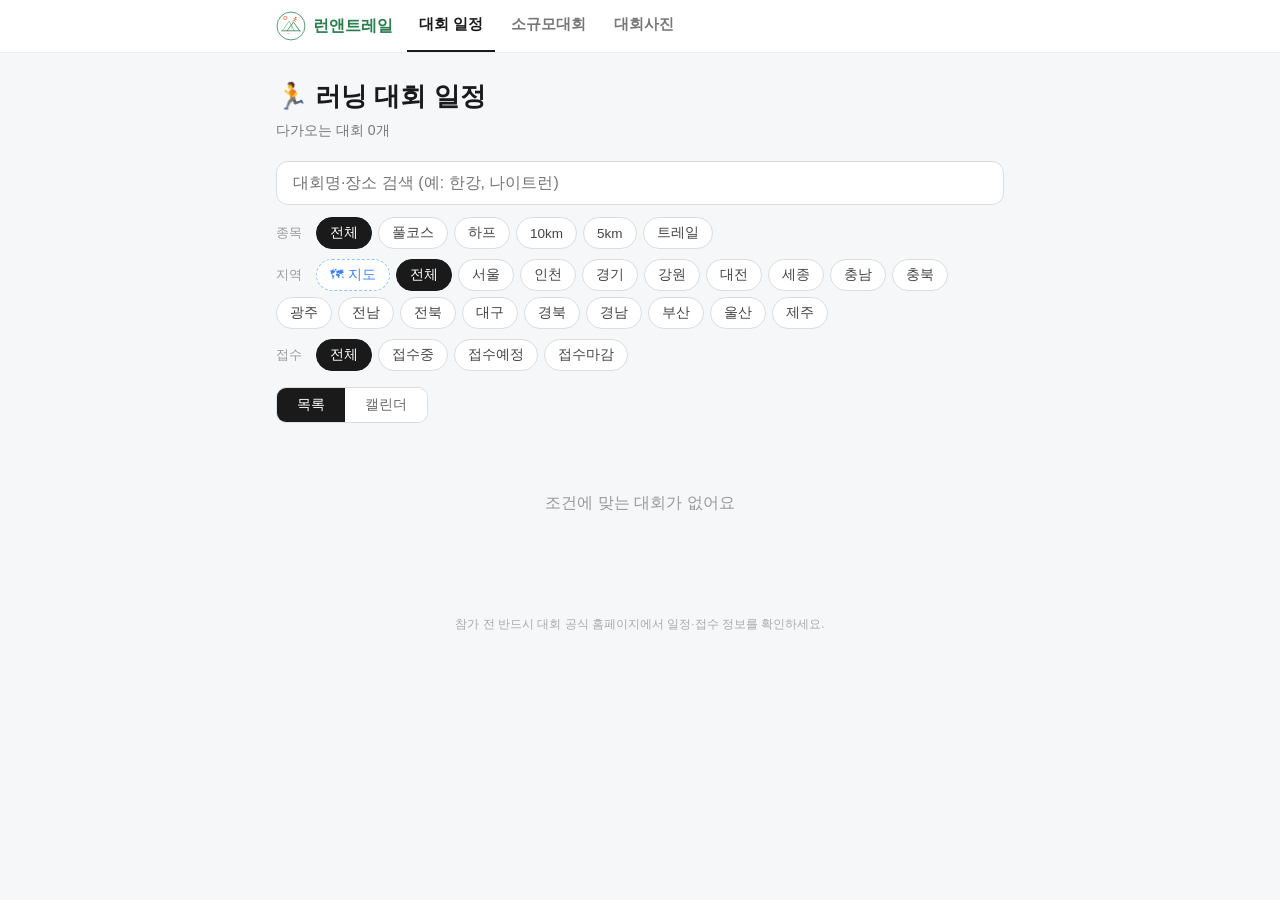
==== index.html @ 75c73c19 "구글 서치콘솔 소유확인 메타태그 추가 Co-Authored-By: Claude Fable 5 <noreply@anthropic.com>" ====
<!DOCTYPE html>
<html lang="ko">
<head>
<meta charset="UTF-8">
<meta name="viewport" content="width=device-width, initial-scale=1.0">
<title>러닝 대회 일정 - 전국 마라톤·트레일런 캘린더 | 런앤트레일</title>
<meta name="google-site-verification" content="PNMJBPOeFf8aZIjLEro5kUkQXVMosPoVfnxa53Ug0b0" />
<meta name="naver-site-verification" content="7d81ae74b95048905c6a68c4bb56914bd1641936" />
<meta name="description" content="전국 러닝 대회 일정을 한눈에! 마라톤·하프·10km·트레일런 일정, 접수중인 대회 확인, 지역별 지도·캘린더 보기. 매일 자동 업데이트되는 러닝 대회 캘린더.">
<link rel="canonical" href="https://www.runandtrail.kr/">
<meta property="og:type" content="website">
<meta property="og:site_name" content="런앤트레일">
<meta property="og:title" content="러닝 대회 일정 - 전국 마라톤·트레일런 캘린더 | 런앤트레일">
<meta property="og:description" content="전국 러닝 대회 일정을 한눈에! 마라톤·하프·10km·트레일런 일정, 접수중인 대회 확인, 지역별 지도·캘린더 보기. 매일 자동 업데이트되는 러닝 대회 캘린더.">
<meta property="og:url" content="https://www.runandtrail.kr/">
<meta property="og:image" content="https://www.runandtrail.kr/assets/og-image.png">
<meta property="og:image:width" content="1200">
<meta property="og:image:height" content="630">
<meta name="twitter:card" content="summary_large_image">
<script type="application/ld+json">
{"@context":"https://schema.org","@type":"WebSite","name":"런앤트레일","alternateName":"Run and Trail","url":"https://www.runandtrail.kr/","description":"전국 러닝 대회 일정과 소규모대회, 대회사진을 모아 보여주는 러닝 정보 사이트"}
</script>
<link rel="icon" type="image/svg+xml" href="assets/logo.svg">
<link rel="stylesheet" href="assets/site.css">
</head>
<body>
<nav class="topnav">
  <div class="inner">
    <span class="brand" id="brand"><img src="assets/logo.svg" alt="런앤트레일 로고">런앤트레일</span>
    <a href="index.html" class="active">대회 일정</a>
    <a href="small.html">소규모대회</a>
    <a href="photos.html">대회사진</a>
  </div>
</nav>
<div class="wrap">
  <header>
    <h1>🏃 러닝 대회 일정</h1>
    <p id="subtitle">불러오는 중...</p>
  </header>

  <input class="search" id="search" type="search" placeholder="대회명·장소 검색 (예: 한강, 나이트런)">
  <div class="chips" id="event-chips"><span class="label">종목</span></div>
  <div class="chips" id="region-chips"><span class="label">지역</span><button class="chip map-toggle" id="map-toggle">🗺 지도</button></div>
  <div class="map-panel" id="map-panel"></div>
  <div class="chips" id="status-chips"><span class="label">접수</span></div>

  <div class="view-toggle">
    <button id="btn-list" class="on">목록</button>
    <button id="btn-cal">캘린더</button>
  </div>

  <div id="list-view"></div>
  <div id="cal-view" style="display:none">
    <div class="cal-nav">
      <button id="cal-prev">‹</button><h2 id="cal-title"></h2><button id="cal-next">›</button>
    </div>
    <div class="cal-grid" id="cal-grid"></div>
  </div>

  <footer>참가 전 반드시 대회 공식 홈페이지에서 일정·접수 정보를 확인하세요.</footer>
</div>

<div class="modal-bg" id="modal-bg">
  <div class="modal" id="modal"></div>
</div>

<script>
const EVENT_FILTERS = [
  { key: "all", label: "전체", test: () => true },
  { key: "full", label: "풀코스", test: e => /풀|42/.test(e) },
  { key: "half", label: "하프", test: e => /하프|21/.test(e) },
  { key: "10k", label: "10km", test: e => /10\s*k/i.test(e) },
  { key: "5k", label: "5km", test: e => /5\s*k/i.test(e) },
  { key: "trail", label: "트레일", test: (e, name) => /트레일|trail/i.test(e + name) },
];
const DOW = ["일","월","화","수","목","금","토"];
const REGIONS = ["서울","인천","경기","강원","대전","세종","충남","충북","광주","전남","전북","대구","경북","경남","부산","울산","제주"];
let races = [], statusFilter = "all", query = "";
const eventSel = new Set(), regionSel = new Set(); // 비어 있으면 "전체"
let calYear, calMonth; // 캘린더가 보여주는 연/월
const today = new Date(); today.setHours(0,0,0,0);

const esc = s => String(s ?? "").replace(/[&<>"']/g, c => ({"&":"&amp;","<":"&lt;",">":"&gt;",'"':"&quot;","'":"&#39;"}[c]));

function dday(dateStr) {
  const d = Math.round((new Date(dateStr) - today) / 86400000);
  return d === 0 ? "D-DAY" : d > 0 ? `D-${d}` : null;
}

function regStatus(r) {
  if (!r.reg_start && !r.reg_end) return null;
  const s = r.reg_start ? new Date(r.reg_start) : null;
  const e = r.reg_end ? new Date(r.reg_end) : null;
  if (s && today < s) return { cls: "upcoming", label: "접수예정" };
  if (e && today > e) return { cls: "closed", label: "접수마감" };
  return { cls: "open", label: "접수중" };
}

function filtered() {
  const q = query.toLowerCase();
  const eventTests = [...eventSel].map(k => EVENT_FILTERS.find(f => f.key === k).test);
  return races.filter(r =>
    new Date(r.date) >= today &&
    (!eventTests.length || eventTests.some(t => t(r.events, r.name))) &&
    (!regionSel.size || regionSel.has(r.region)) &&
    (statusFilter === "all" || regStatus(r)?.cls === statusFilter) &&
    (!q || (r.name + r.location + r.events + (r.region || "")).toLowerCase().includes(q))
  );
}

function render() {
  const shown = filtered();
  document.getElementById("subtitle").textContent = `다가오는 대회 ${shown.length}개`;
  renderList(shown);
  renderCalendar(shown);
}

function renderList(shown) {
  const byMonth = {};
  for (const r of shown) (byMonth[r.date.slice(0, 7)] ||= []).push(r);
  const list = document.getElementById("list-view");
  if (!shown.length) { list.innerHTML = '<div class="empty">조건에 맞는 대회가 없어요</div>'; return; }
  list.innerHTML = Object.entries(byMonth).map(([month, items]) => {
    const [y, m] = month.split("-");
    return `<div class="month-title">${y}년 ${+m}월 <span class="cnt">${items.length}개</span></div>` +
      items.map(r => {
        const d = new Date(r.date), dow = d.getDay(), dd = dday(r.date), st = regStatus(r);
        return `<div class="card" data-id="${esc(r.id)}">
          <div class="date-box">
            <div class="day">${d.getDate()}</div>
            <div class="dow ${dow===6?"sat":dow===0?"sun":""}">${DOW[dow]}요일</div>
            ${dd ? `<div class="dday ${dd==="D-DAY"||parseInt(dd.slice(2))<=7?"soon":""}">${dd}</div>` : ""}
          </div>
          <div class="info">
            <div class="name">${esc(r.name)}${st ? `<span class="badge ${st.cls}">${st.label}</span>` : ""}</div>
            <div class="meta">${r.region ? `<span class="region-tag">${esc(r.region)}</span> · ` : ""}📍 ${esc(r.location)}${r.organizer ? ` · ${esc(r.organizer)}` : ""}</div>
            <div class="tags">${r.events.split(/[,/]/).map(e => e.trim()).filter(Boolean).slice(0,6).map(e => `<span class="tag">${esc(e)}</span>`).join("")}</div>
          </div>
        </div>`;
      }).join("");
  }).join("");
}

function renderCalendar(shown) {
  document.getElementById("cal-title").textContent = `${calYear}년 ${calMonth + 1}월`;
  const first = new Date(calYear, calMonth, 1);
  const daysInMonth = new Date(calYear, calMonth + 1, 0).getDate();
  const byDay = {};
  for (const r of shown) {
    const d = new Date(r.date);
    if (d.getFullYear() === calYear && d.getMonth() === calMonth) (byDay[d.getDate()] ||= []).push(r);
  }
  let html = DOW.map((d, i) => `<div class="cal-head ${i===0?"sun":i===6?"sat":""}">${d}</div>`).join("");
  for (let i = 0; i < first.getDay(); i++) html += '<div class="cal-cell out"></div>';
  for (let day = 1; day <= daysInMonth; day++) {
    const isToday = calYear === today.getFullYear() && calMonth === today.getMonth() && day === today.getDate();
    const items = (byDay[day] || []).map(r =>
      `<span class="cal-race ${/트레일|trail/i.test(r.events + r.name) ? "trail" : ""}" data-id="${esc(r.id)}" title="${esc(r.name)}">${esc(r.name)}</span>`).join("");
    html += `<div class="cal-cell ${isToday ? "today-cell" : ""}"><div class="num">${day}</div>${items}</div>`;
  }
  document.getElementById("cal-grid").innerHTML = html;
}

function openModal(r) {
  const st = regStatus(r);
  const d = new Date(r.date);
  document.getElementById("modal").innerHTML = `
    <button class="close" id="modal-close">✕</button>
    <h2>${esc(r.name)}</h2>
    <div class="sub">${d.getFullYear()}년 ${d.getMonth()+1}월 ${d.getDate()}일 (${DOW[d.getDay()]}) ${dday(r.date) ? "· " + dday(r.date) : ""}</div>
    ${[
      ["지역", r.region],
      ["장소", r.location],
      ["종목", r.events],
      ["출발", r.start_time],
      ["접수기간", r.reg_period ? `${r.reg_period}${st ? ` <span class="badge ${st.cls}">${st.label}</span>` : ""}` : ""],
      ["주최", r.organizer],
      ["문의", r.phone],
    ].filter(([,v]) => v).map(([k,v]) => `<div class="field"><span class="k">${k}</span><span class="v">${k==="접수기간" ? v : esc(v)}</span></div>`).join("")}
    ${r.description ? `<div class="desc">${esc(r.description)}</div>` : ""}
    <div class="actions">
      ${r.homepage ? `<a class="btn-primary" href="${esc(r.homepage)}" target="_blank" rel="noopener">공식 홈페이지 ↗</a>` : ""}
      ${r.source_detail ? `<a class="btn-secondary" href="${esc(r.source_detail)}" target="_blank" rel="noopener">로드런 정보</a>` : ""}
    </div>
    <div class="notice">일정·참가비·접수 정보는 공식 홈페이지 기준으로 확인하세요.</div>`;
  document.getElementById("modal-bg").classList.add("show");
  document.getElementById("modal").scrollTop = 0;
  document.getElementById("modal-close").onclick = closeModal;
}
function closeModal() { document.getElementById("modal-bg").classList.remove("show"); }
document.getElementById("modal-bg").addEventListener("click", e => { if (e.target.id === "modal-bg") closeModal(); });
document.addEventListener("keydown", e => { if (e.key === "Escape") closeModal(); });

document.addEventListener("click", e => {
  const el = e.target.closest("[data-id]");
  if (!el) return;
  const r = races.find(x => x.id === el.dataset.id);
  if (r) openModal(r);
});

function setupChips(containerId, defs, onChange, multi = false) {
  const box = document.getElementById(containerId);
  box.insertAdjacentHTML("beforeend", defs.map((f, i) =>
    `<button class="chip ${i===0?"on":""}" data-key="${esc(f.key)}">${esc(f.label)}</button>`).join(""));
  box.addEventListener("click", e => {
    const btn = e.target.closest(".chip"); if (!btn || !btn.dataset.key) return;
    const chips = [...box.querySelectorAll(".chip:not(.map-toggle)")];
    if (!multi || btn.dataset.key === "all") {
      chips.forEach(c => c.classList.toggle("on", c === btn));
    } else {
      btn.classList.toggle("on");
      const anyOn = chips.some(c => c.dataset.key !== "all" && c.classList.contains("on"));
      chips.find(c => c.dataset.key === "all").classList.toggle("on", !anyOn);
    }
    onChange(chips.filter(c => c.classList.contains("on") && c.dataset.key !== "all").map(c => c.dataset.key));
    render();
  });
}

document.getElementById("search").addEventListener("input", e => { query = e.target.value.trim(); render(); });
document.getElementById("btn-list").addEventListener("click", () => switchView("list"));
document.getElementById("btn-cal").addEventListener("click", () => switchView("cal"));
function switchView(v) {
  document.getElementById("btn-list").classList.toggle("on", v === "list");
  document.getElementById("btn-cal").classList.toggle("on", v === "cal");
  document.getElementById("list-view").style.display = v === "list" ? "" : "none";
  document.getElementById("cal-view").style.display = v === "cal" ? "" : "none";
}
document.getElementById("cal-prev").addEventListener("click", () => { calMonth--; if (calMonth < 0) { calMonth = 11; calYear--; } render(); });
document.getElementById("cal-next").addEventListener("click", () => { calMonth++; if (calMonth > 11) { calMonth = 0; calYear++; } render(); });

// ── 지도에서 지역 선택 ──
function syncMapSel() {
  const all = regionSel.size === 0; // "전체" = 전 지역 선택 상태로 표시
  document.querySelectorAll(".map-regions path").forEach(p =>
    p.classList.toggle("sel", all || regionSel.has(p.dataset.region)));
}
function selectRegionOnMap(region) {
  // 해당 지역 칩을 클릭한 것과 동일하게 동작 (다중 선택 토글)
  [...document.querySelectorAll("#region-chips .chip")].find(c => c.dataset.key === region)?.click();
}
document.getElementById("map-toggle").addEventListener("click", () => {
  document.getElementById("map-toggle").classList.toggle("on");
  document.getElementById("map-panel").classList.toggle("show");
});
fetch("data/korea_map.svg")
  .then(r => r.text())
  .then(svg => {
    const panel = document.getElementById("map-panel");
    panel.innerHTML = svg + '<div class="hint">지역을 클릭하면 해당 지역 대회만 표시됩니다 · 다시 클릭하면 해제</div>';
    panel.querySelectorAll(".map-regions path").forEach(p =>
      p.addEventListener("click", () => selectRegionOnMap(p.dataset.region)));
    syncMapSel();
  })
  .catch(() => { document.getElementById("map-toggle").style.display = "none"; });

calYear = today.getFullYear(); calMonth = today.getMonth();
setupChips("event-chips", EVENT_FILTERS, keys => {
  eventSel.clear(); keys.forEach(k => eventSel.add(k));
}, true);
setupChips("region-chips", [{ key: "all", label: "전체" }, ...REGIONS.map(r => ({ key: r, label: r }))], keys => {
  regionSel.clear(); keys.forEach(k => regionSel.add(k));
  syncMapSel();
}, true);
setupChips("status-chips", [
  { key: "all", label: "전체" },
  { key: "open", label: "접수중" },
  { key: "upcoming", label: "접수예정" },
  { key: "closed", label: "접수마감" },
], keys => statusFilter = keys[0] ?? "all");

fetch("data/races.json")
  .then(r => r.json())
  .then(d => {
    races = d.races;
    render();
  })
  .catch(() => { document.getElementById("subtitle").textContent = "데이터를 불러오지 못했어요 (data/races.json 확인)"; });
</script>
</body>
</html>
---- assets/site.css ----
* { margin: 0; padding: 0; box-sizing: border-box; }

  /* ── 상단 게시판 메뉴 (모든 페이지 공통) ── */
  .topnav {
    background: #fff; border-bottom: 1px solid #eee;
    position: sticky; top: 0; z-index: 40;
  }
  .topnav .inner {
    max-width: 760px; margin: 0 auto; padding: 0 16px;
    display: flex; align-items: center; gap: 4px; overflow-x: auto;
  }
  .topnav .brand {
    font-weight: 800; font-size: 16px; margin-right: 10px;
    white-space: nowrap; padding: 11px 0;
    display: flex; align-items: center; gap: 7px; color: #2e7d4f;
  }
  .topnav .brand img { height: 30px; width: 30px; }
  .topnav a {
    padding: 14px 12px; font-size: 14.5px; color: #777;
    text-decoration: none; white-space: nowrap;
    border-bottom: 2.5px solid transparent; font-weight: 600;
  }
  .topnav a.active { color: #1a1a1a; border-bottom-color: #1a1a1a; }
  .topnav a:hover { color: #1a1a1a; }

  body {
    font-family: "Apple SD Gothic Neo", "Pretendard", -apple-system, sans-serif;
    background: #f6f7f9; color: #1a1a1a; line-height: 1.5;
  }
  .wrap { max-width: 760px; margin: 0 auto; padding: 24px 16px 80px; }
  header h1 { font-size: 26px; margin-bottom: 4px; }
  header p { color: #777; font-size: 14px; margin-bottom: 20px; }

  .search {
    width: 100%; padding: 12px 16px; font-size: 16px;
    border: 1px solid #ddd; border-radius: 12px; margin-bottom: 12px;
    background: #fff; outline: none;
  }
  .search:focus { border-color: #3b82f6; }
  .chips { display: flex; gap: 6px; flex-wrap: wrap; margin-bottom: 10px; }
  .chips .label { font-size: 13px; color: #999; align-self: center; min-width: 34px; }
  .chip {
    padding: 6px 13px; border-radius: 999px; font-size: 13.5px;
    border: 1px solid #ddd; background: #fff; cursor: pointer; color: #444;
  }
  .chip.on { background: #1a1a1a; color: #fff; border-color: #1a1a1a; }

  .chip.map-toggle { border-style: dashed; color: #3b82f6; border-color: #93c5fd; }
  .chip.map-toggle.on { background: #3b82f6; color: #fff; border-color: #3b82f6; border-style: solid; }
  .map-panel {
    display: none; background: #fff; border: 1px solid #eee; border-radius: 14px;
    padding: 14px 12px 8px; margin: 4px 0 12px;
  }
  .map-panel.show { display: block; }
  .map-panel svg { width: 100%; max-width: 340px; display: block; margin: 0 auto; }
  .map-panel .hint { text-align: center; font-size: 12px; color: #999; padding: 6px 0; }
  .map-regions path { fill: #e9ecef; stroke: #fff; stroke-width: 1; cursor: pointer; transition: fill .15s; }
  .map-regions path:hover { fill: #cbd5e1; }
  .map-regions path.sel { fill: #1a1a1a; }
  .map-regions path.sel:hover { fill: #3f3f3f; }
  .map-labels text {
    font-size: 12px; font-weight: 700; fill: #444; text-anchor: middle;
    pointer-events: none; stroke: #fff; stroke-width: 3; paint-order: stroke;
  }
  .view-toggle { display: flex; gap: 0; margin: 16px 0 8px; border: 1px solid #ddd; border-radius: 10px; overflow: hidden; width: fit-content; }
  .view-toggle button {
    padding: 8px 20px; font-size: 14px; border: none; background: #fff; cursor: pointer; color: #666;
  }
  .view-toggle button.on { background: #1a1a1a; color: #fff; }

  .month-title {
    font-size: 18px; font-weight: 700; margin: 28px 0 12px;
    display: flex; align-items: center; gap: 8px;
  }
  .month-title .cnt { font-size: 13px; color: #999; font-weight: 400; }
  .card {
    background: #fff; border-radius: 14px; padding: 16px;
    margin-bottom: 10px; display: flex; gap: 14px;
    border: 1px solid #eee; cursor: pointer; transition: border-color .15s;
  }
  .card:hover { border-color: #bbb; }
  .date-box { text-align: center; min-width: 54px; }
  .date-box .day { font-size: 22px; font-weight: 800; }
  .date-box .dow { font-size: 12px; color: #888; }
  .date-box .dow.sat { color: #3b82f6; }
  .date-box .dow.sun { color: #ef4444; }
  .dday {
    font-size: 11px; font-weight: 700; margin-top: 4px;
    padding: 2px 6px; border-radius: 6px; display: inline-block;
    background: #eef2ff; color: #4353c8;
  }
  .dday.soon { background: #fee2e2; color: #dc2626; }
  .info { flex: 1; min-width: 0; }
  .info .name { font-weight: 700; font-size: 16px; display: flex; gap: 6px; align-items: center; flex-wrap: wrap; }
  .badge { font-size: 11px; font-weight: 700; padding: 2px 7px; border-radius: 6px; }
  .badge.open { background: #dcfce7; color: #15803d; }
  .badge.closed { background: #f1f3f5; color: #999; }
  .badge.upcoming { background: #fef3c7; color: #b45309; }
  .info .meta { font-size: 13px; color: #666; margin-top: 3px; }
  .region-tag { color: #3b82f6; font-weight: 600; }
  .tags { margin-top: 8px; display: flex; gap: 6px; flex-wrap: wrap; }
  .tag { font-size: 12px; padding: 3px 8px; border-radius: 6px; background: #f1f3f5; color: #555; }
  .empty { text-align: center; color: #999; padding: 60px 0; }

  /* 캘린더 */
  .cal-nav { display: flex; align-items: center; gap: 12px; margin: 20px 0 10px; }
  .cal-nav h2 { font-size: 18px; min-width: 120px; text-align: center; }
  .cal-nav button {
    width: 34px; height: 34px; border-radius: 8px; border: 1px solid #ddd;
    background: #fff; cursor: pointer; font-size: 16px;
  }
  .cal-grid { display: grid; grid-template-columns: repeat(7, 1fr); gap: 4px; }
  .cal-head { text-align: center; font-size: 12px; color: #888; padding: 6px 0; font-weight: 600; }
  .cal-head.sun { color: #ef4444; } .cal-head.sat { color: #3b82f6; }
  .cal-cell {
    background: #fff; border: 1px solid #eee; border-radius: 8px;
    min-height: 74px; padding: 4px; font-size: 11px; overflow: hidden;
  }
  .cal-cell.out { background: transparent; border-color: transparent; }
  .cal-cell .num { font-size: 12px; font-weight: 700; color: #555; margin-bottom: 2px; }
  .cal-cell.today-cell { border-color: #3b82f6; border-width: 2px; }
  .cal-race {
    display: block; background: #eef2ff; color: #4353c8; border-radius: 4px;
    padding: 1px 4px; margin-bottom: 2px; white-space: nowrap; overflow: hidden;
    text-overflow: ellipsis; cursor: pointer;
  }
  .cal-race.trail { background: #dcfce7; color: #15803d; }

  /* 상세 모달 */
  .modal-bg {
    position: fixed; inset: 0; background: rgba(0,0,0,.45);
    display: none; align-items: flex-end; justify-content: center; z-index: 50;
  }
  .modal-bg.show { display: flex; }
  .modal {
    position: relative;
    background: #fff; border-radius: 20px 20px 0 0; width: 100%; max-width: 760px;
    max-height: 82vh; overflow-y: auto; padding: 24px 20px 34px;
  }
  @media (min-width: 640px) { .modal-bg { align-items: center; } .modal { border-radius: 20px; width: 92%; } }
  .modal h2 { font-size: 20px; margin-bottom: 2px; padding-right: 30px; }
  .modal .close {
    position: sticky; top: 0; float: right;
    border: none; background: #f1f3f5; border-radius: 50%; width: 30px; height: 30px;
    font-size: 15px; cursor: pointer; color: #555;
  }
  .modal .sub { color: #777; font-size: 13px; margin-bottom: 16px; }
  .field { display: flex; gap: 12px; padding: 9px 0; border-bottom: 1px solid #f1f3f5; font-size: 14px; }
  .field .k { color: #888; min-width: 68px; }
  .field .v { flex: 1; word-break: break-all; }
  .modal .desc { font-size: 13.5px; color: #555; background: #f8f9fa; border-radius: 10px; padding: 12px; margin-top: 14px; white-space: pre-line; }
  .modal .actions { display: flex; gap: 8px; margin-top: 18px; }
  .modal .actions a {
    flex: 1; text-align: center; padding: 13px; border-radius: 12px;
    text-decoration: none; font-weight: 700; font-size: 15px;
  }
  .btn-primary { background: #1a1a1a; color: #fff; }
  .btn-secondary { background: #f1f3f5; color: #444; }
  .modal .notice { font-size: 12px; color: #aaa; margin-top: 12px; text-align: center; }
  footer { margin-top: 40px; font-size: 12px; color: #aaa; text-align: center; }
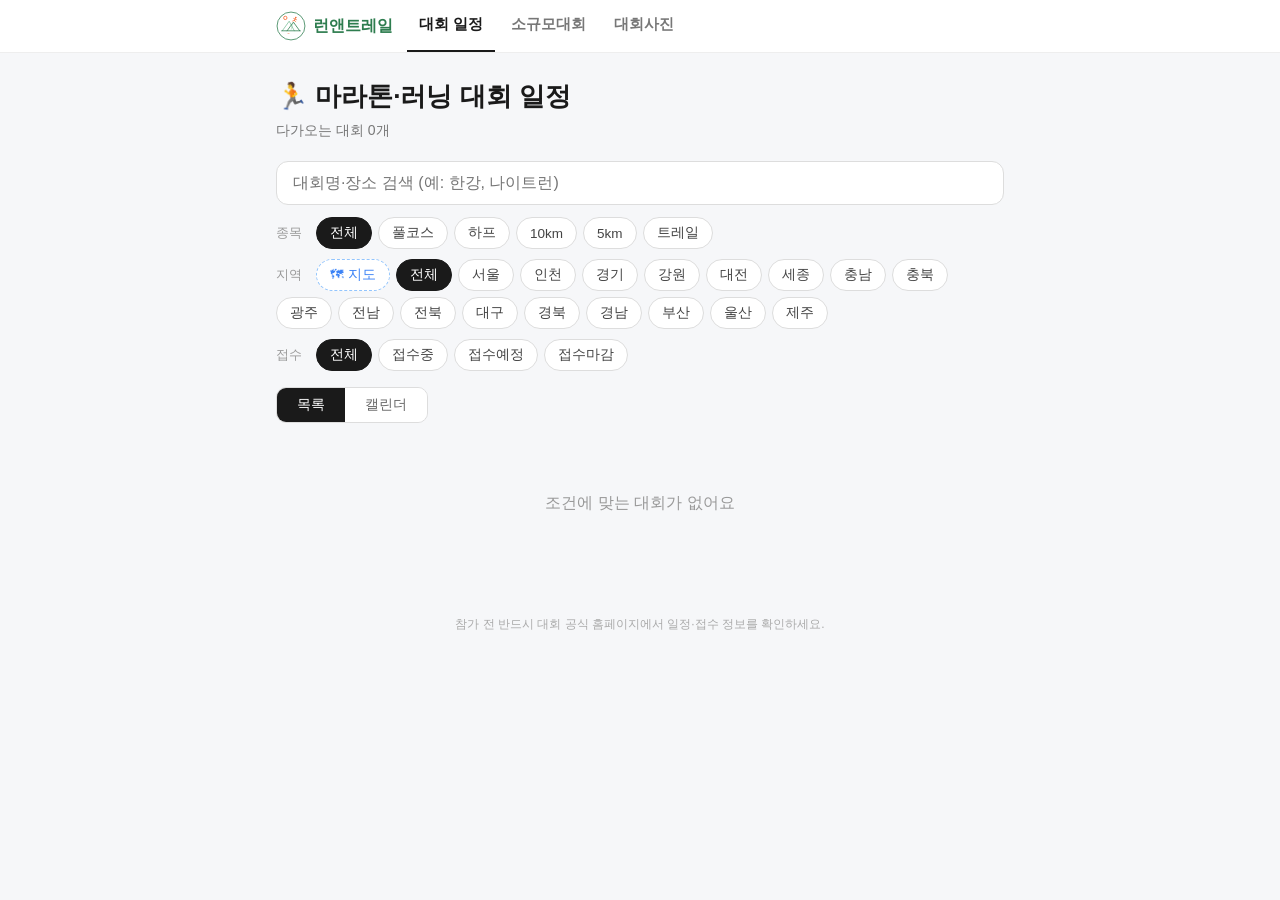
==== commit f1b97024: "SEO: 핵심 키워드를 '마라톤 일정'으로 변경 (검색량 30배 차이 반영) Co-Authored-By: Claude Fable 5 <noreply@anthropic.com>" ====
--- a/index.html
+++ b/index.html
@@ -3,15 +3,15 @@
 <head>
 <meta charset="UTF-8">
 <meta name="viewport" content="width=device-width, initial-scale=1.0">
-<title>러닝 대회 일정 - 전국 마라톤·트레일런 캘린더 | 런앤트레일</title>
+<title>마라톤 일정 - 전국 러닝·트레일런 대회 캘린더 | 런앤트레일</title>
 <meta name="google-site-verification" content="PNMJBPOeFf8aZIjLEro5kUkQXVMosPoVfnxa53Ug0b0" />
 <meta name="naver-site-verification" content="7d81ae74b95048905c6a68c4bb56914bd1641936" />
-<meta name="description" content="전국 러닝 대회 일정을 한눈에! 마라톤·하프·10km·트레일런 일정, 접수중인 대회 확인, 지역별 지도·캘린더 보기. 매일 자동 업데이트되는 러닝 대회 캘린더.">
+<meta name="description" content="전국 마라톤 일정을 한눈에! 풀코스·하프·10km·트레일런 대회 일정과 접수중인 대회 확인, 지역별 지도·캘린더 보기. 매일 자동 업데이트되는 마라톤 대회 캘린더.">
 <link rel="canonical" href="https://www.runandtrail.kr/">
 <meta property="og:type" content="website">
 <meta property="og:site_name" content="런앤트레일">
-<meta property="og:title" content="러닝 대회 일정 - 전국 마라톤·트레일런 캘린더 | 런앤트레일">
-<meta property="og:description" content="전국 러닝 대회 일정을 한눈에! 마라톤·하프·10km·트레일런 일정, 접수중인 대회 확인, 지역별 지도·캘린더 보기. 매일 자동 업데이트되는 러닝 대회 캘린더.">
+<meta property="og:title" content="마라톤 일정 - 전국 러닝·트레일런 대회 캘린더 | 런앤트레일">
+<meta property="og:description" content="전국 마라톤 일정을 한눈에! 풀코스·하프·10km·트레일런 대회 일정과 접수중인 대회 확인, 지역별 지도·캘린더 보기. 매일 자동 업데이트되는 마라톤 대회 캘린더.">
 <meta property="og:url" content="https://www.runandtrail.kr/">
 <meta property="og:image" content="https://www.runandtrail.kr/assets/og-image.png">
 <meta property="og:image:width" content="1200">
@@ -34,7 +34,7 @@
 </nav>
 <div class="wrap">
   <header>
-    <h1>🏃 러닝 대회 일정</h1>
+    <h1>🏃 마라톤·러닝 대회 일정</h1>
     <p id="subtitle">불러오는 중...</p>
   </header>
 
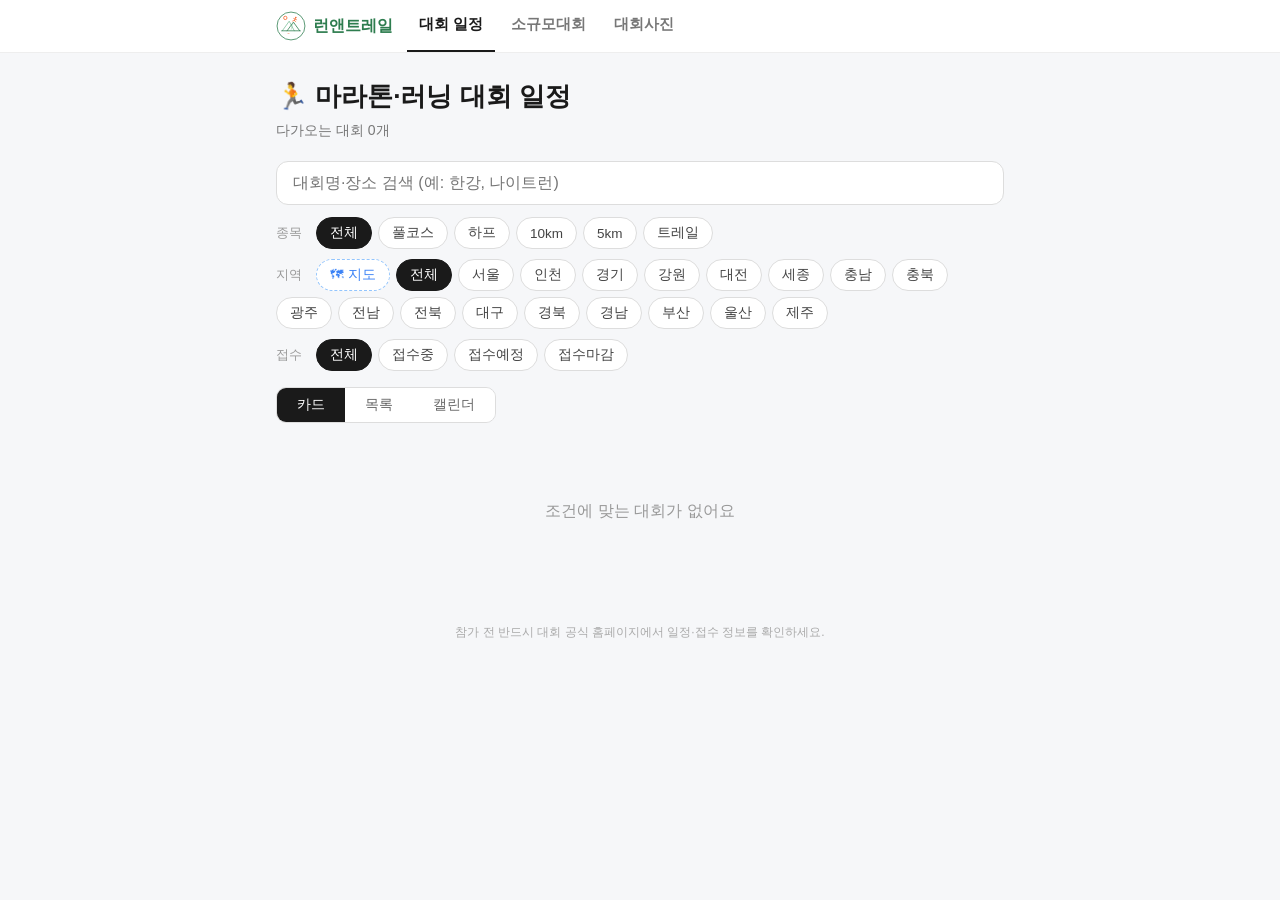
==== commit 1644fa33: "대회 일정에 포스터풍 카드 뷰 추가 (기본 뷰, 자동 생성 커버 + poster 필드 지원) Co-Authored-By: Claude Fable 5 <noreply@anthropi" ====
--- a/index.html
+++ b/index.html
@@ -45,11 +45,13 @@
   <div class="chips" id="status-chips"><span class="label">접수</span></div>
 
   <div class="view-toggle">
-    <button id="btn-list" class="on">목록</button>
+    <button id="btn-card" class="on">카드</button>
+    <button id="btn-list">목록</button>
     <button id="btn-cal">캘린더</button>
   </div>
 
-  <div id="list-view"></div>
+  <div id="card-view" class="pcards"></div>
+  <div id="list-view" style="display:none"></div>
   <div id="cal-view" style="display:none">
     <div class="cal-nav">
       <button id="cal-prev">‹</button><h2 id="cal-title"></h2><button id="cal-next">›</button>
@@ -111,8 +113,50 @@
 function render() {
   const shown = filtered();
   document.getElementById("subtitle").textContent = `다가오는 대회 ${shown.length}개`;
+  renderCards(shown);
   renderList(shown);
   renderCalendar(shown);
+}
+
+// ── 포스터풍 카드 뷰 (포스터 이미지가 없는 대회는 커버를 자동 생성) ──
+const CARD_GRADS = [
+  ["#2e7d4f", "#12472a"], ["#1e3a8a", "#0c1e52"], ["#b45309", "#7c2d12"],
+  ["#0e7490", "#134e5e"], ["#6d28d9", "#3b0764"], ["#be123c", "#520724"],
+  ["#334155", "#0f172a"], ["#0f766e", "#053f3a"],
+];
+function hashCode(s) { let h = 0; for (const c of s) h = (h * 31 + c.charCodeAt(0)) | 0; return Math.abs(h); }
+function coverEmoji(r) {
+  const t = r.events + r.name;
+  if (/트레일|trail/i.test(t)) return "⛰️";
+  if (/나이트|야간|문라이트|선셋|night/i.test(t)) return "🌙";
+  if (/걷기|워킹|맨발/.test(t)) return "🚶";
+  return "🏃";
+}
+function renderCards(shown) {
+  const box = document.getElementById("card-view");
+  if (!shown.length) { box.innerHTML = '<div class="empty" style="grid-column:1/-1">조건에 맞는 대회가 없어요</div>'; return; }
+  box.innerHTML = shown.map(r => {
+    const d = new Date(r.date), dd = dday(r.date), st = regStatus(r);
+    const g = CARD_GRADS[hashCode(r.id) % CARD_GRADS.length];
+    return `<div class="pcard" data-id="${esc(r.id)}">
+      <div class="cover" style="${r.poster ? "" : `background:linear-gradient(150deg,${g[0]},${g[1]})`}">
+        ${r.poster ? `<img class="poster" src="${esc(r.poster)}" alt="">` : ""}
+        <span class="emoji-bg">${coverEmoji(r)}</span>
+        <div class="top">
+          <span class="datebox"><span class="m">${d.getMonth() + 1}월</span><br><span class="d">${d.getDate()}</span></span>
+          ${st ? `<span class="badge ${st.cls}">${st.label}</span>` : ""}
+        </div>
+        <div class="name">${esc(r.name)}</div>
+      </div>
+      <div class="pbody">
+        <div class="evts">${esc(r.events)}</div>
+        <div class="row2">
+          <span>${r.region ? esc(r.region) + " · " : ""}${DOW[d.getDay()]}요일</span>
+          ${dd ? `<span class="dday ${dd === "D-DAY" || parseInt(dd.slice(2)) <= 7 ? "soon" : ""}">${dd}</span>` : ""}
+        </div>
+      </div>
+    </div>`;
+  }).join("");
 }
 
 function renderList(shown) {
@@ -218,13 +262,15 @@
 }
 
 document.getElementById("search").addEventListener("input", e => { query = e.target.value.trim(); render(); });
+document.getElementById("btn-card").addEventListener("click", () => switchView("card"));
 document.getElementById("btn-list").addEventListener("click", () => switchView("list"));
 document.getElementById("btn-cal").addEventListener("click", () => switchView("cal"));
 function switchView(v) {
-  document.getElementById("btn-list").classList.toggle("on", v === "list");
-  document.getElementById("btn-cal").classList.toggle("on", v === "cal");
-  document.getElementById("list-view").style.display = v === "list" ? "" : "none";
-  document.getElementById("cal-view").style.display = v === "cal" ? "" : "none";
+  const views = { card: "card-view", list: "list-view", cal: "cal-view" };
+  for (const [key, id] of Object.entries(views)) {
+    document.getElementById("btn-" + key).classList.toggle("on", v === key);
+    document.getElementById(id).style.display = v === key ? "" : "none";
+  }
 }
 document.getElementById("cal-prev").addEventListener("click", () => { calMonth--; if (calMonth < 0) { calMonth = 11; calYear--; } render(); });
 document.getElementById("cal-next").addEventListener("click", () => { calMonth++; if (calMonth > 11) { calMonth = 0; calYear++; } render(); });
--- a/assets/site.css
+++ b/assets/site.css
@@ -67,6 +67,39 @@
     padding: 8px 20px; font-size: 14px; border: none; background: #fff; cursor: pointer; color: #666;
   }
   .view-toggle button.on { background: #1a1a1a; color: #fff; }
+
+  /* ── 포스터 카드 뷰 ── */
+  .pcards { display: grid; grid-template-columns: repeat(3, 1fr); gap: 12px; margin-top: 16px; }
+  @media (max-width: 640px) { .pcards { grid-template-columns: repeat(2, 1fr); gap: 9px; } }
+  .pcard {
+    border-radius: 14px; overflow: hidden; cursor: pointer; background: #fff;
+    border: 1px solid #eee; transition: transform .15s, box-shadow .15s;
+  }
+  .pcard:hover { transform: translateY(-3px); box-shadow: 0 10px 22px rgba(0,0,0,.12); }
+  .pcard .cover {
+    aspect-ratio: 3/4; position: relative; overflow: hidden;
+    display: flex; flex-direction: column; justify-content: space-between;
+    padding: 11px; color: #fff;
+  }
+  .pcard .cover .emoji-bg {
+    position: absolute; right: -16px; bottom: -20px; font-size: 110px;
+    opacity: .18; line-height: 1; pointer-events: none;
+  }
+  .pcard .cover .top { display: flex; justify-content: space-between; align-items: flex-start; gap: 6px; position: relative; }
+  .pcard .cover .datebox {
+    background: rgba(255,255,255,.2); border-radius: 8px; padding: 3px 9px;
+    text-align: center; line-height: 1.1;
+  }
+  .pcard .cover .datebox .m { font-size: 11px; opacity: .9; }
+  .pcard .cover .datebox .d { font-size: 20px; font-weight: 800; }
+  .pcard .cover .name {
+    position: relative; font-weight: 800; font-size: 16px; line-height: 1.32;
+    word-break: keep-all; text-shadow: 0 1px 5px rgba(0,0,0,.3);
+  }
+  .pcard .cover img.poster { position: absolute; inset: 0; width: 100%; height: 100%; object-fit: cover; }
+  .pcard .pbody { padding: 9px 11px 11px; }
+  .pcard .pbody .evts { font-size: 12px; color: #666; white-space: nowrap; overflow: hidden; text-overflow: ellipsis; }
+  .pcard .pbody .row2 { margin-top: 5px; display: flex; justify-content: space-between; align-items: center; font-size: 12px; color: #888; }
 
   .month-title {
     font-size: 18px; font-weight: 700; margin: 28px 0 12px;
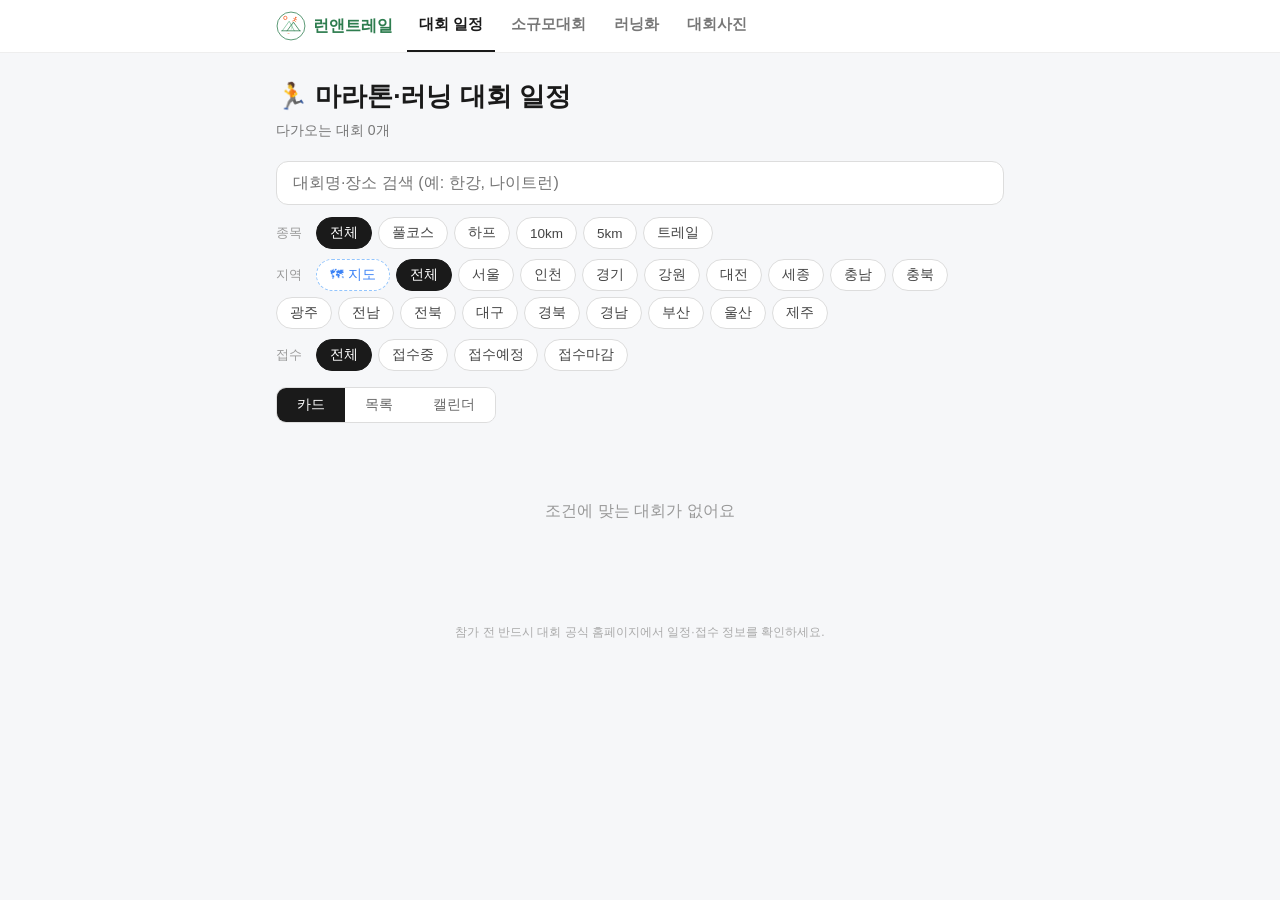
==== commit d22d579c: "러닝화 게시판 부활: 2026 인기 모델 51켤레 DB + 브랜드/용도 필터 Co-Authored-By: Claude Fable 5 <noreply@anthropic.com>" ====
--- a/index.html
+++ b/index.html
@@ -29,6 +29,7 @@
     <span class="brand" id="brand"><img src="assets/logo.svg" alt="런앤트레일 로고">런앤트레일</span>
     <a href="index.html" class="active">대회 일정</a>
     <a href="small.html">소규모대회</a>
+    <a href="shoes.html">러닝화</a>
     <a href="photos.html">대회사진</a>
   </div>
 </nav>
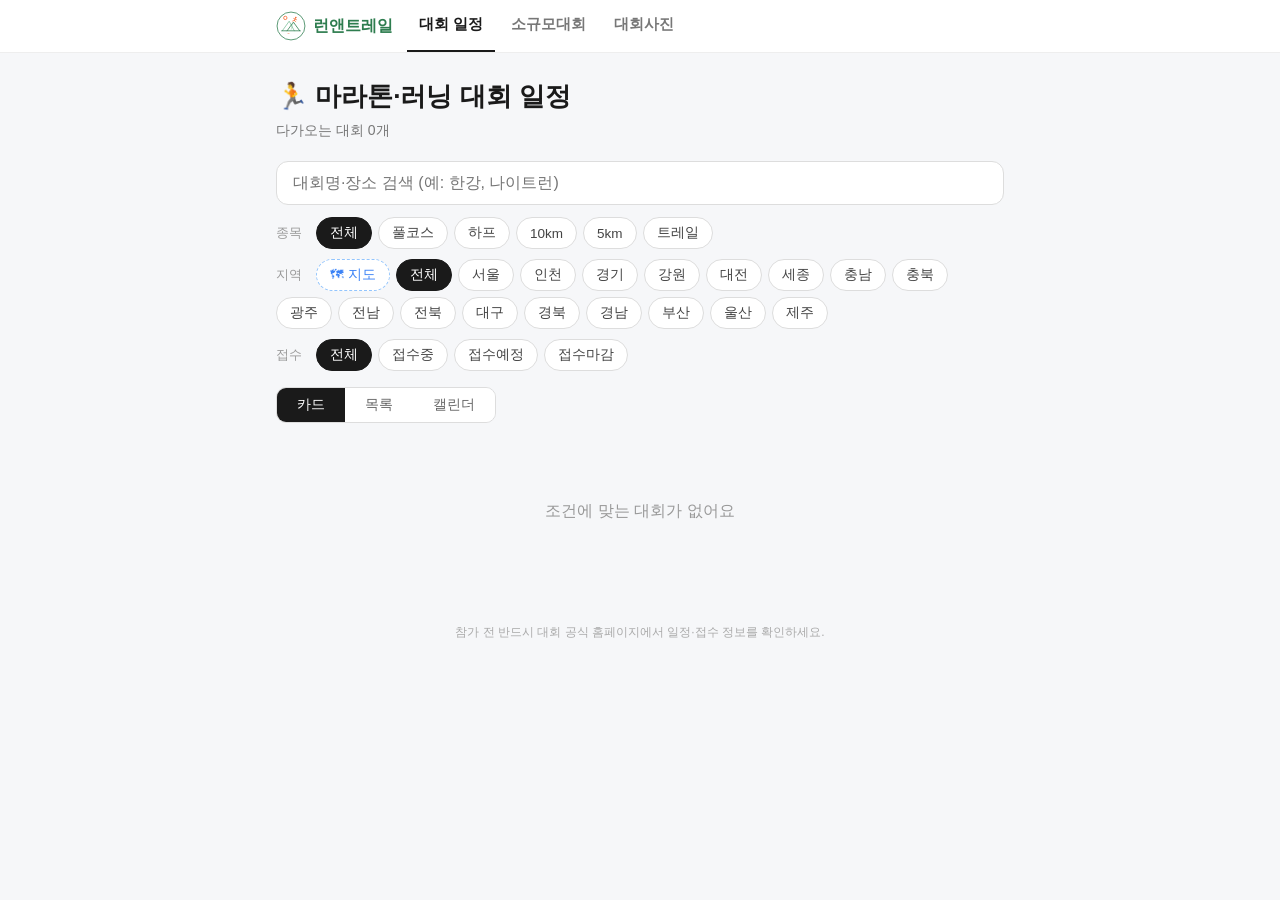
==== commit 1c1fcd53: "러닝화 게시판 삭제 Co-Authored-By: Claude Fable 5 <noreply@anthropic.com>" ====
--- a/index.html
+++ b/index.html
@@ -29,7 +29,6 @@
     <span class="brand" id="brand"><img src="assets/logo.svg" alt="런앤트레일 로고">런앤트레일</span>
     <a href="index.html" class="active">대회 일정</a>
     <a href="small.html">소규모대회</a>
-    <a href="shoes.html">러닝화</a>
     <a href="photos.html">대회사진</a>
   </div>
 </nav>
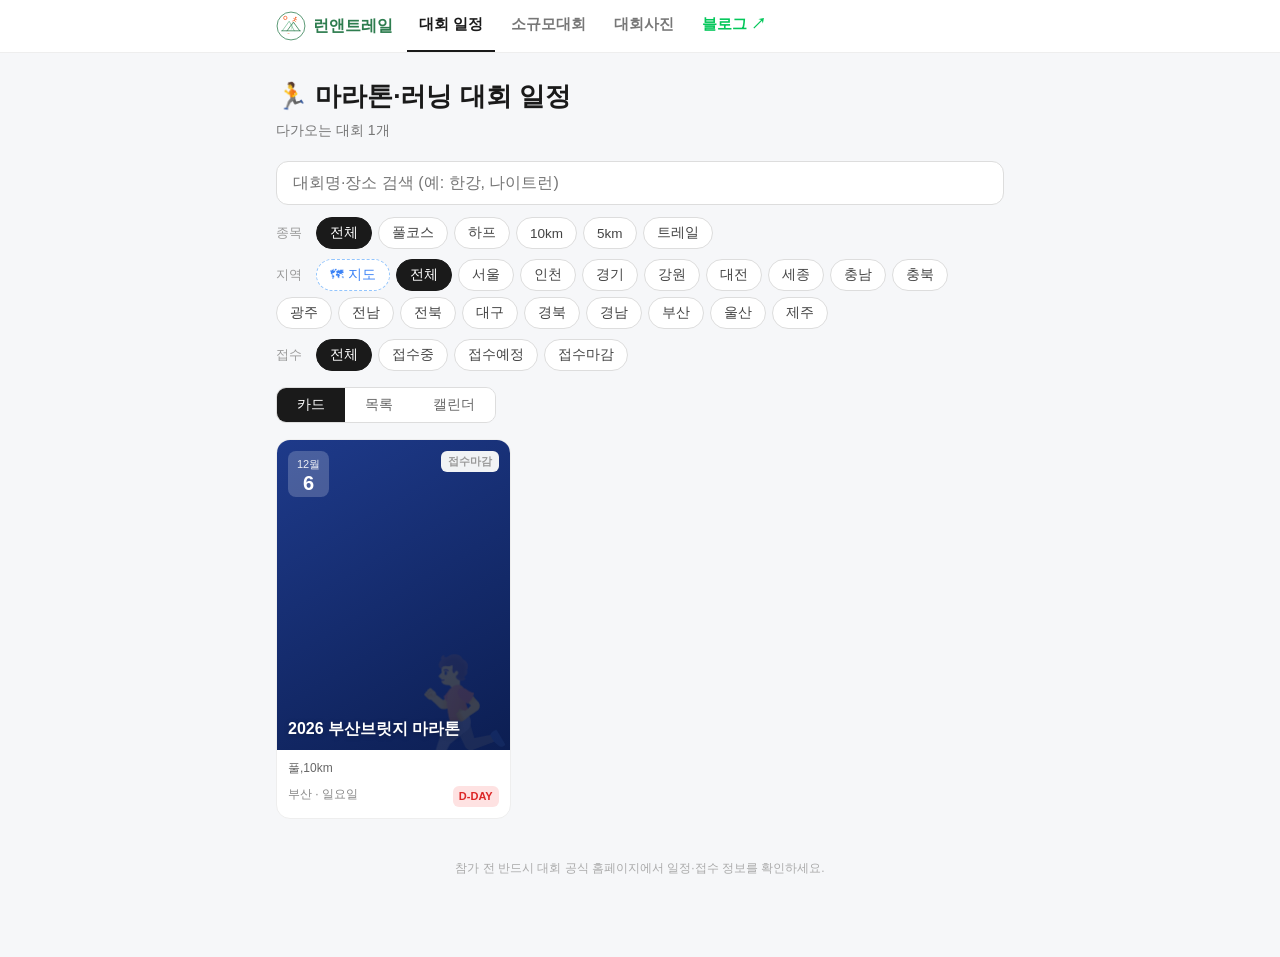
==== commit a292b266: "상단 메뉴에 네이버 블로그 링크 추가 Co-Authored-By: Claude Fable 5 <noreply@anthropic.com>" ====
--- a/index.html
+++ b/index.html
@@ -30,6 +30,7 @@
     <a href="index.html" class="active">대회 일정</a>
     <a href="small.html">소규모대회</a>
     <a href="photos.html">대회사진</a>
+    <a href="https://blog.naver.com/runandtrail" target="_blank" rel="noopener" style="color:#03c75a">블로그 ↗</a>
   </div>
 </nav>
 <div class="wrap">
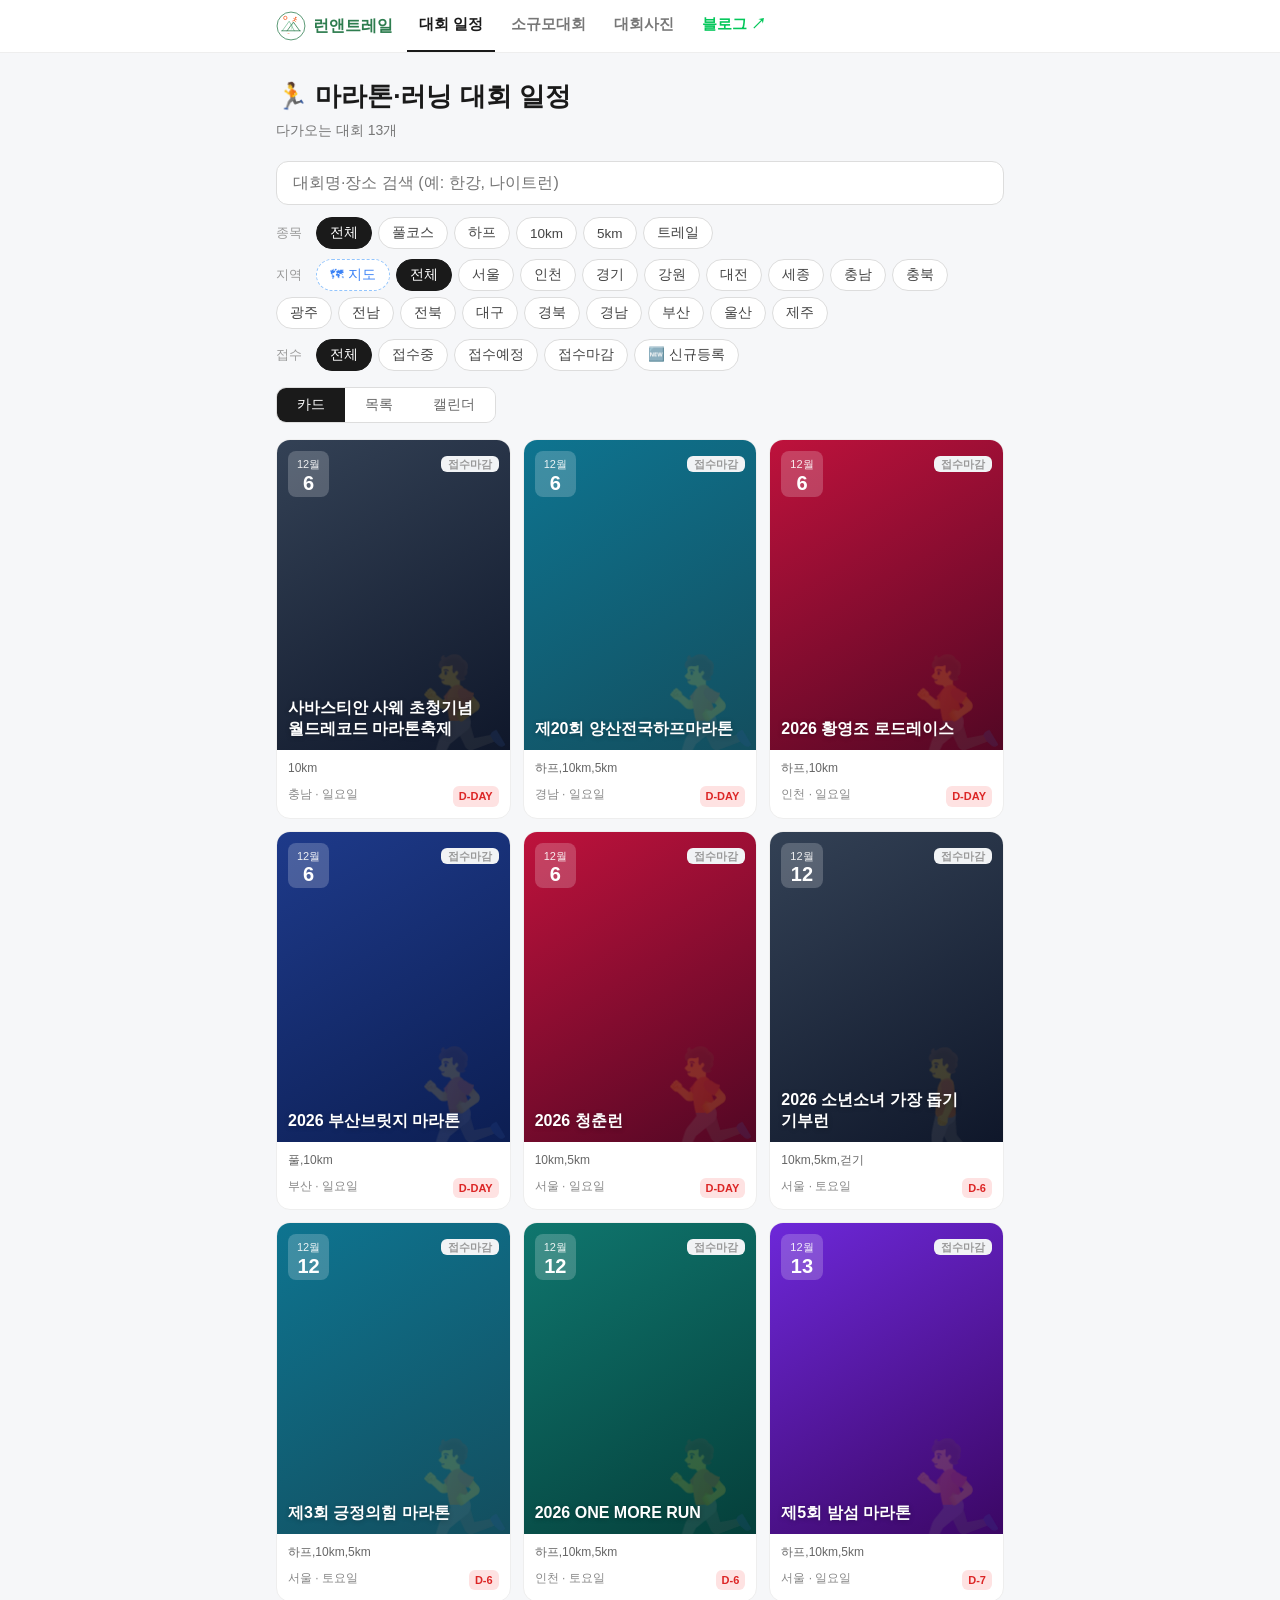
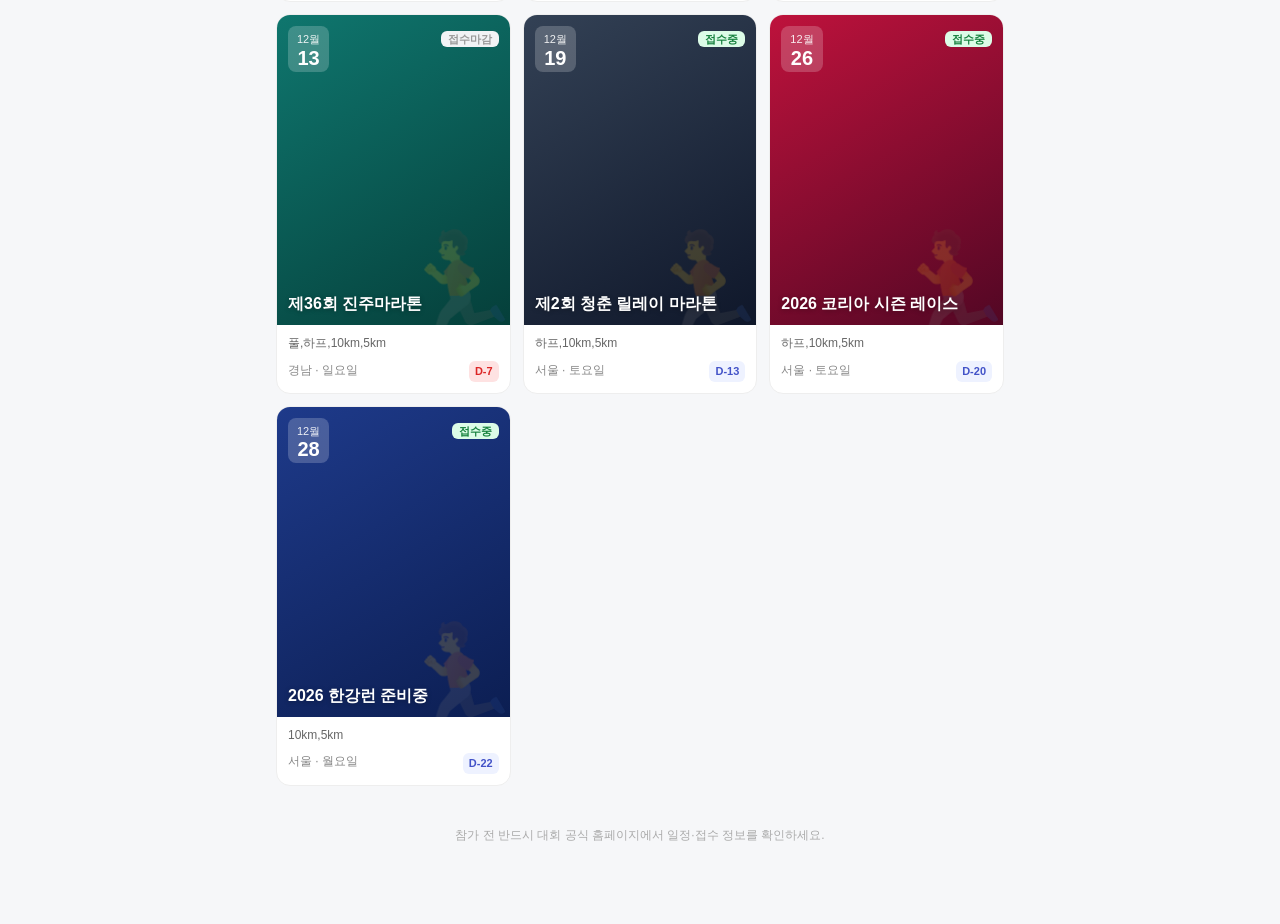
==== commit 1e686c95: "신규 대회 가시화: NEW 배지(7일) + '신규등록' 필터 + added_at 기록 Co-Authored-By: Claude Fable 5 <noreply@anthropic.co" ====
--- a/index.html
+++ b/index.html
@@ -86,14 +86,21 @@
 const esc = s => String(s ?? "").replace(/[&<>"']/g, c => ({"&":"&amp;","<":"&lt;",">":"&gt;",'"':"&quot;","'":"&#39;"}[c]));
 
 function dday(dateStr) {
-  const d = Math.round((new Date(dateStr) - today) / 86400000);
+  const d = Math.round((pd(dateStr) - today) / 86400000);
   return d === 0 ? "D-DAY" : d > 0 ? `D-${d}` : null;
 }
+
+// "2026-07-27" 같은 날짜 문자열을 한국(로컬) 자정 기준으로 해석
+// (new Date("2026-07-27")는 UTC 자정이라 접수 시작일 당일에 상태가 하루 늦게 바뀌는 버그가 있었음)
+const pd = s => new Date(s + "T00:00:00");
+
+// 최근 7일 내 사이트에 새로 등록된 대회
+const isNew = r => r.added_at && (today - pd(r.added_at)) / 86400000 < 7;
 
 function regStatus(r) {
   if (!r.reg_start && !r.reg_end) return null;
-  const s = r.reg_start ? new Date(r.reg_start) : null;
-  const e = r.reg_end ? new Date(r.reg_end) : null;
+  const s = r.reg_start ? pd(r.reg_start) : null;
+  const e = r.reg_end ? pd(r.reg_end) : null;
   if (s && today < s) return { cls: "upcoming", label: "접수예정" };
   if (e && today > e) return { cls: "closed", label: "접수마감" };
   return { cls: "open", label: "접수중" };
@@ -103,10 +110,10 @@
   const q = query.toLowerCase();
   const eventTests = [...eventSel].map(k => EVENT_FILTERS.find(f => f.key === k).test);
   return races.filter(r =>
-    new Date(r.date) >= today &&
+    pd(r.date) >= today &&
     (!eventTests.length || eventTests.some(t => t(r.events, r.name))) &&
     (!regionSel.size || regionSel.has(r.region)) &&
-    (statusFilter === "all" || regStatus(r)?.cls === statusFilter) &&
+    (statusFilter === "all" || (statusFilter === "new" ? isNew(r) : regStatus(r)?.cls === statusFilter)) &&
     (!q || (r.name + r.location + r.events + (r.region || "")).toLowerCase().includes(q))
   );
 }
@@ -145,7 +152,7 @@
         <span class="emoji-bg">${coverEmoji(r)}</span>
         <div class="top">
           <span class="datebox"><span class="m">${d.getMonth() + 1}월</span><br><span class="d">${d.getDate()}</span></span>
-          ${st ? `<span class="badge ${st.cls}">${st.label}</span>` : ""}
+          <span>${isNew(r) ? `<span class="badge new">NEW</span> ` : ""}${st ? `<span class="badge ${st.cls}">${st.label}</span>` : ""}</span>
         </div>
         <div class="name">${esc(r.name)}</div>
       </div>
@@ -177,7 +184,7 @@
             ${dd ? `<div class="dday ${dd==="D-DAY"||parseInt(dd.slice(2))<=7?"soon":""}">${dd}</div>` : ""}
           </div>
           <div class="info">
-            <div class="name">${esc(r.name)}${st ? `<span class="badge ${st.cls}">${st.label}</span>` : ""}</div>
+            <div class="name">${esc(r.name)}${isNew(r) ? `<span class="badge new">NEW</span>` : ""}${st ? `<span class="badge ${st.cls}">${st.label}</span>` : ""}</div>
             <div class="meta">${r.region ? `<span class="region-tag">${esc(r.region)}</span> · ` : ""}📍 ${esc(r.location)}${r.organizer ? ` · ${esc(r.organizer)}` : ""}</div>
             <div class="tags">${r.events.split(/[,/]/).map(e => e.trim()).filter(Boolean).slice(0,6).map(e => `<span class="tag">${esc(e)}</span>`).join("")}</div>
           </div>
@@ -314,6 +321,7 @@
   { key: "open", label: "접수중" },
   { key: "upcoming", label: "접수예정" },
   { key: "closed", label: "접수마감" },
+  { key: "new", label: "🆕 신규등록" },
 ], keys => statusFilter = keys[0] ?? "all");
 
 fetch("data/races.json")
--- a/assets/site.css
+++ b/assets/site.css
@@ -129,6 +129,7 @@
   .badge.open { background: #dcfce7; color: #15803d; }
   .badge.closed { background: #f1f3f5; color: #999; }
   .badge.upcoming { background: #fef3c7; color: #b45309; }
+  .badge.new { background: #fff0f6; color: #d6336c; }
   .info .meta { font-size: 13px; color: #666; margin-top: 3px; }
   .region-tag { color: #3b82f6; font-weight: 600; }
   .tags { margin-top: 8px; display: flex; gap: 6px; flex-wrap: wrap; }
